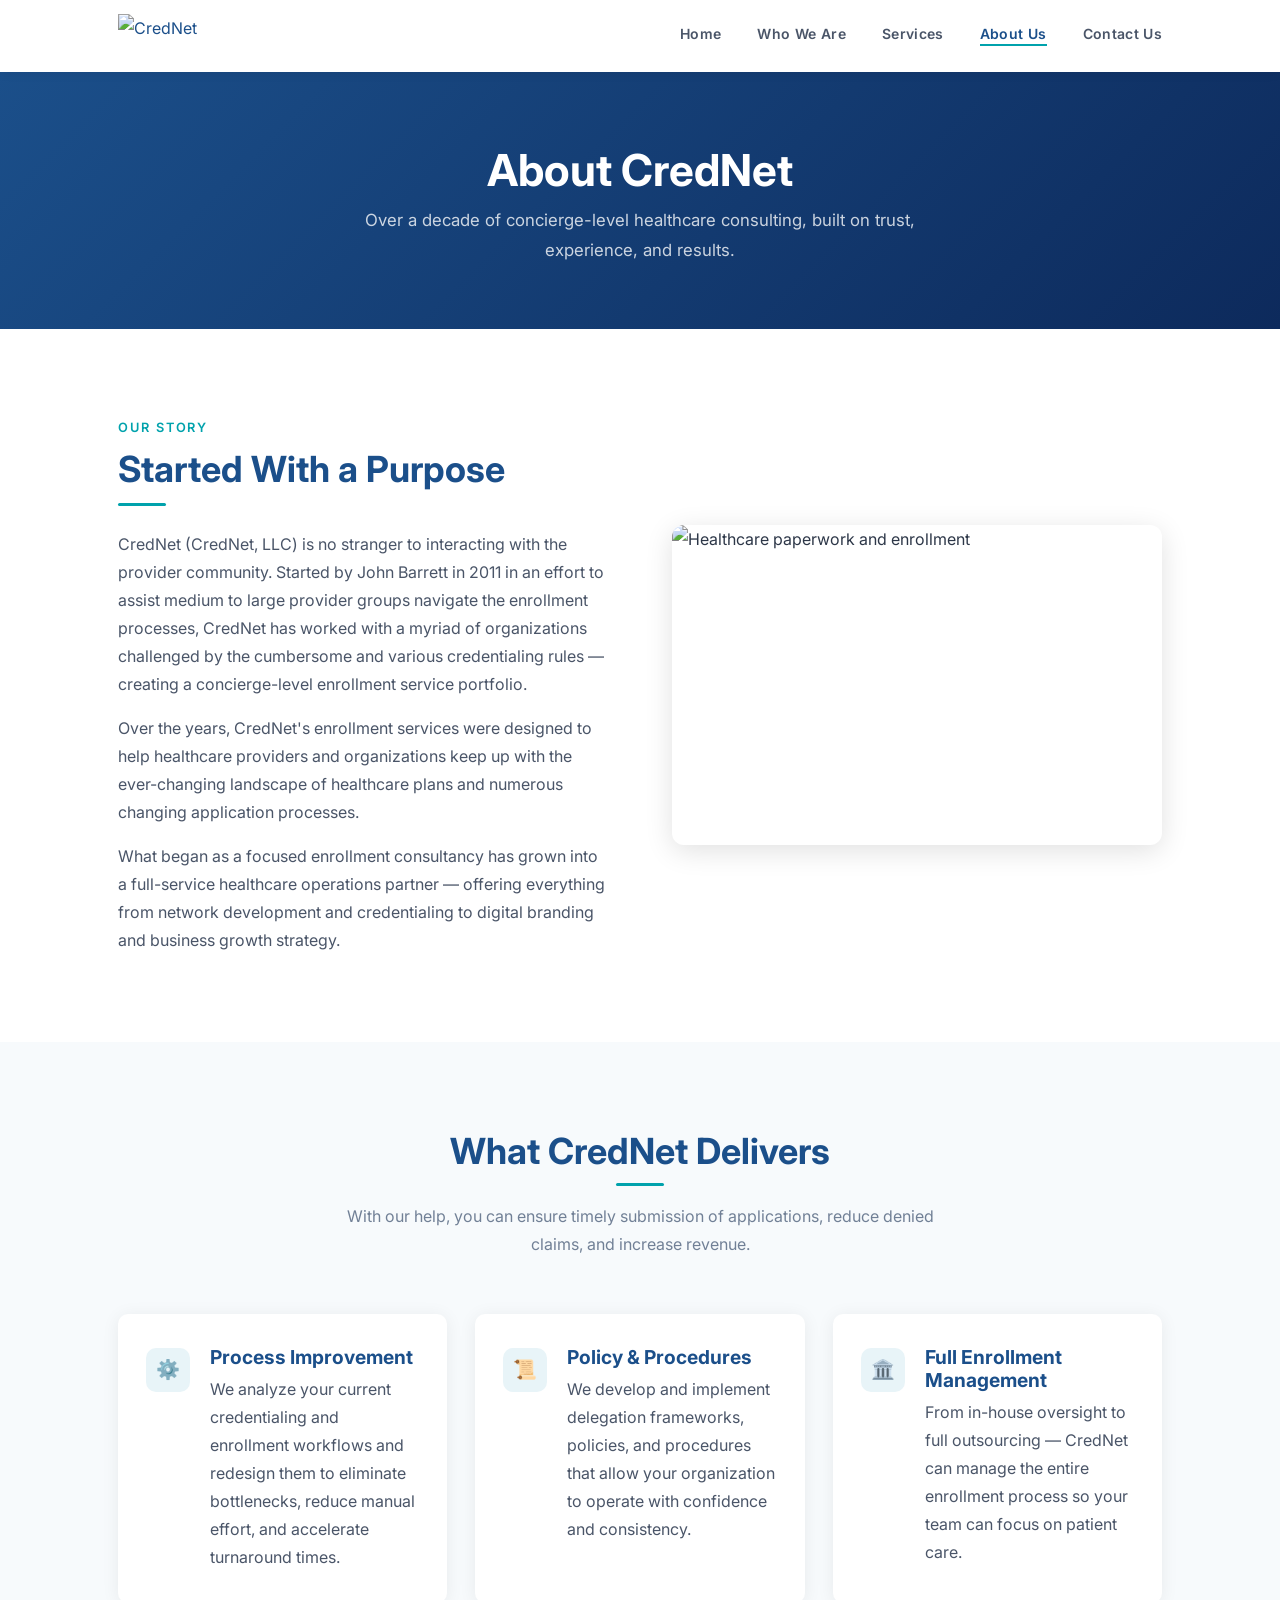
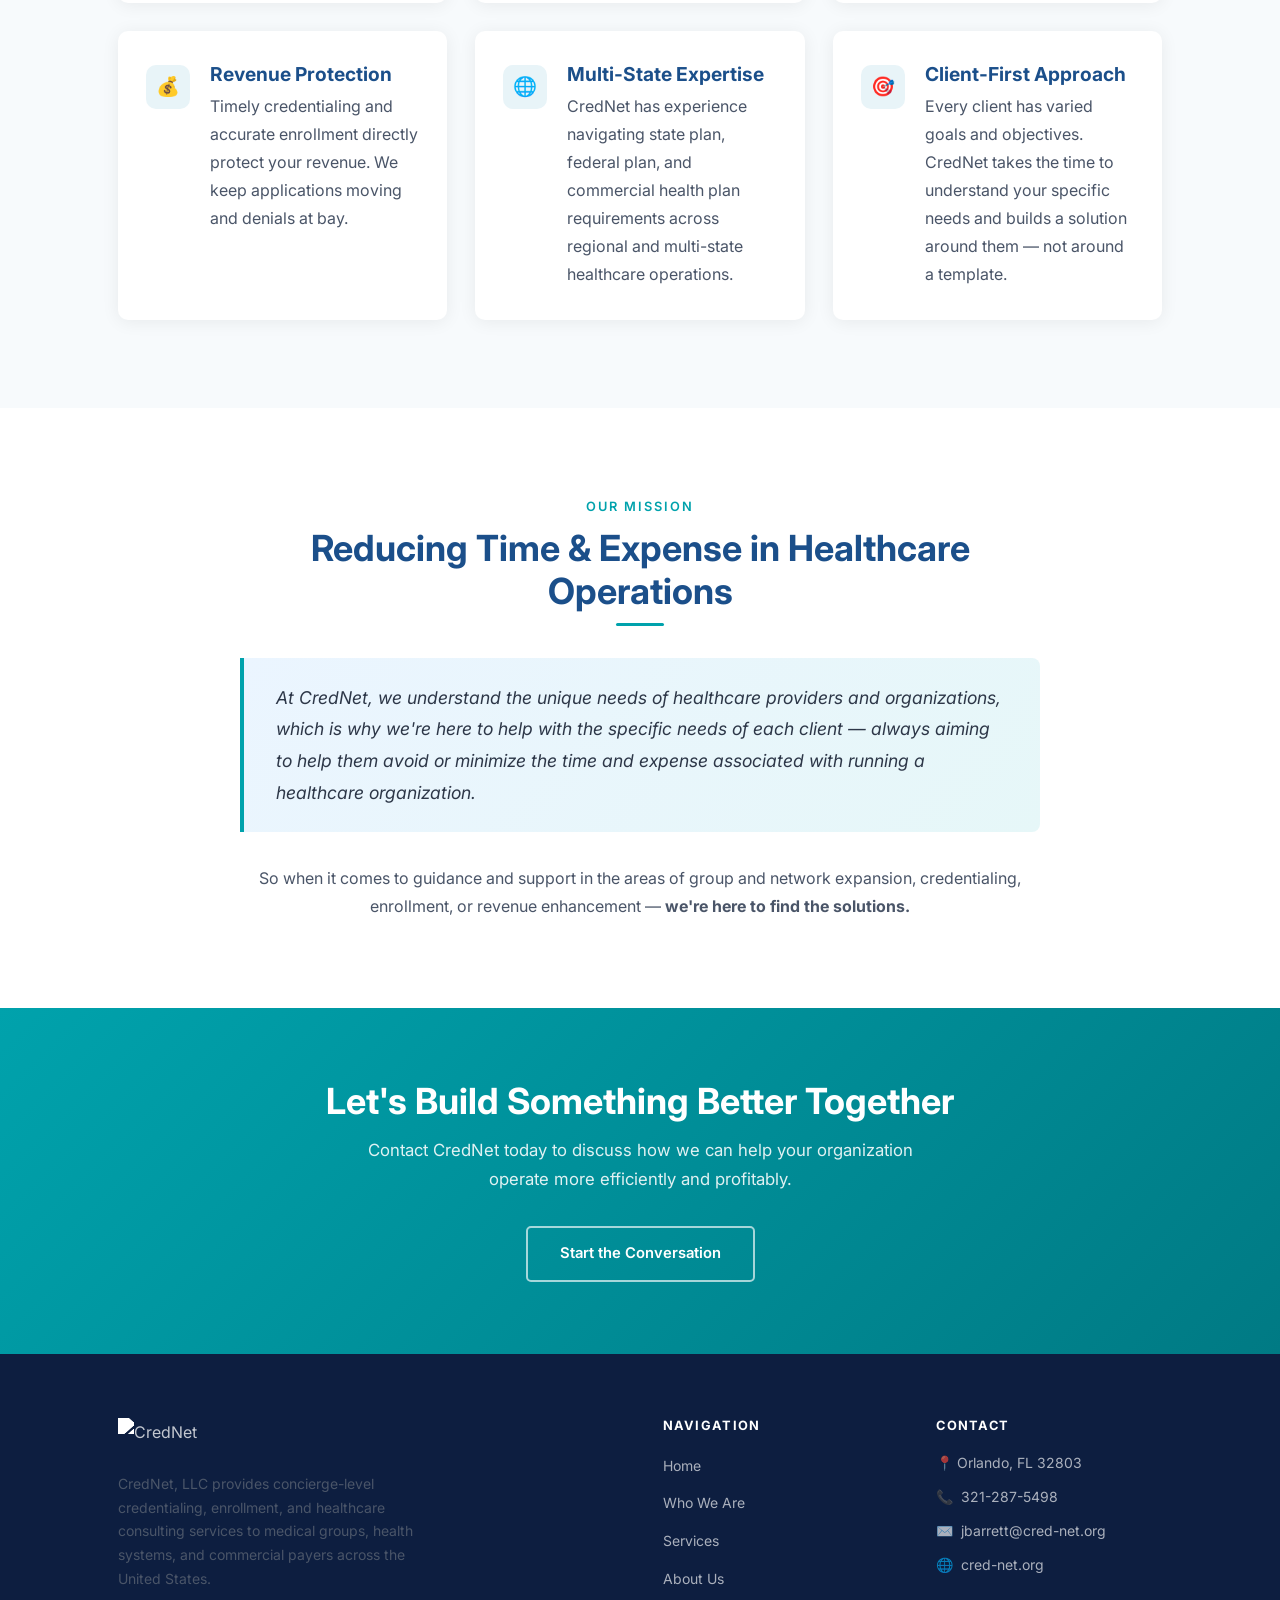
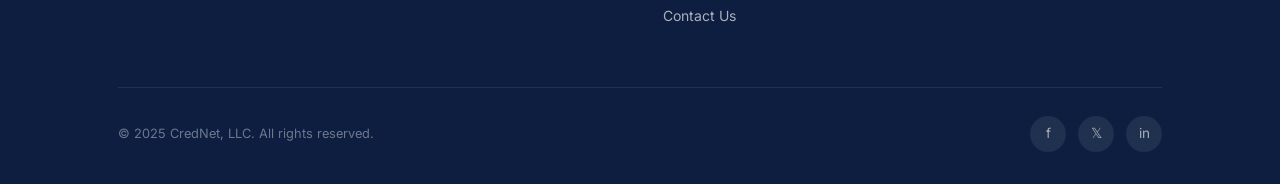
==== about.html @ 4d05da2d "Add files via upload" ====
<!DOCTYPE html>
<html lang="en">
<head>
  <meta charset="UTF-8" />
  <meta name="viewport" content="width=device-width, initial-scale=1.0" />
  <title>About Us — CredNet</title>
  <meta name="description" content="Founded in 2011 by John Barrett, CredNet, LLC delivers concierge-level credentialing and enrollment consulting for healthcare organizations across the United States." />
  <link rel="preconnect" href="https://fonts.googleapis.com" />
  <link rel="preconnect" href="https://fonts.gstatic.com" crossorigin />
  <link href="https://fonts.googleapis.com/css2?family=Inter:wght@400;500;600;700&display=swap" rel="stylesheet" />
  <link rel="stylesheet" href="css/style.css" />
</head>
<body>

  <!-- ── Navigation ──────────────────────────────── -->
  <nav class="nav">
    <div class="nav-inner">
      <a href="index.html" class="nav-logo">
        <img src="assets/logos/CredNet_noTM.png" alt="CredNet" />
      </a>
      <ul class="nav-links">
        <li><a href="index.html">Home</a></li>
        <li><a href="who-we-are.html">Who We Are</a></li>
        <li><a href="services.html">Services</a></li>
        <li><a href="about.html" class="active">About Us</a></li>
        <li><a href="contact.html">Contact Us</a></li>
      </ul>
      <button class="nav-toggle" aria-label="Toggle navigation">
        <span></span><span></span><span></span>
      </button>
    </div>
  </nav>

  <!-- ── Page Hero ────────────────────────────────── -->
  <div class="page-hero">
    <div class="container">
      <h1>About CredNet</h1>
      <p>Over a decade of concierge-level healthcare consulting, built on trust, experience, and results.</p>
    </div>
  </div>

  <!-- ── Our Story ─────────────────────────────────── -->
  <section>
    <div class="container">
      <div style="display:grid;grid-template-columns:1fr 1fr;gap:4rem;align-items:center;">
        <div>
          <p style="font-size:0.8rem;text-transform:uppercase;letter-spacing:0.15em;color:#00A2AC;font-weight:600;margin-bottom:0.5rem;">Our Story</p>
          <h2>Started With a Purpose</h2>
          <div class="accent-line" style="margin:0.75rem 0 1.5rem;"></div>
          <p>CredNet (CredNet, LLC) is no stranger to interacting with the provider community. Started by John Barrett in 2011 in an effort to assist medium to large provider groups navigate the enrollment processes, CredNet has worked with a myriad of organizations challenged by the cumbersome and various credentialing rules — creating a concierge-level enrollment service portfolio.</p>
          <p>Over the years, CredNet's enrollment services were designed to help healthcare providers and organizations keep up with the ever-changing landscape of healthcare plans and numerous changing application processes.</p>
          <p>What began as a focused enrollment consultancy has grown into a full-service healthcare operations partner — offering everything from network development and credentialing to digital branding and business growth strategy.</p>
        </div>
        <div>
          <img src="assets/images/Paperwork.jpeg" alt="Healthcare paperwork and enrollment" style="border-radius:12px;box-shadow:0 6px 28px rgba(0,0,0,0.12);width:100%;height:320px;object-fit:cover;" />
        </div>
      </div>
    </div>
  </section>

  <!-- ── What We Offer ─────────────────────────────── -->
  <section class="section-alt">
    <div class="container">
      <div class="section-header">
        <h2>What CredNet Delivers</h2>
        <div class="accent-line"></div>
        <p>With our help, you can ensure timely submission of applications, reduce denied claims, and increase revenue.</p>
      </div>
      <div class="grid-3">
        <div class="card">
          <div class="feature-item" style="margin-bottom:0;">
            <div class="feature-icon">⚙️</div>
            <div>
              <h3 style="margin-bottom:0.4rem;">Process Improvement</h3>
              <p>We analyze your current credentialing and enrollment workflows and redesign them to eliminate bottlenecks, reduce manual effort, and accelerate turnaround times.</p>
            </div>
          </div>
        </div>
        <div class="card">
          <div class="feature-item" style="margin-bottom:0;">
            <div class="feature-icon">📜</div>
            <div>
              <h3 style="margin-bottom:0.4rem;">Policy &amp; Procedures</h3>
              <p>We develop and implement delegation frameworks, policies, and procedures that allow your organization to operate with confidence and consistency.</p>
            </div>
          </div>
        </div>
        <div class="card">
          <div class="feature-item" style="margin-bottom:0;">
            <div class="feature-icon">🏛️</div>
            <div>
              <h3 style="margin-bottom:0.4rem;">Full Enrollment Management</h3>
              <p>From in-house oversight to full outsourcing — CredNet can manage the entire enrollment process so your team can focus on patient care.</p>
            </div>
          </div>
        </div>
        <div class="card">
          <div class="feature-item" style="margin-bottom:0;">
            <div class="feature-icon">💰</div>
            <div>
              <h3 style="margin-bottom:0.4rem;">Revenue Protection</h3>
              <p>Timely credentialing and accurate enrollment directly protect your revenue. We keep applications moving and denials at bay.</p>
            </div>
          </div>
        </div>
        <div class="card">
          <div class="feature-item" style="margin-bottom:0;">
            <div class="feature-icon">🌐</div>
            <div>
              <h3 style="margin-bottom:0.4rem;">Multi-State Expertise</h3>
              <p>CredNet has experience navigating state plan, federal plan, and commercial health plan requirements across regional and multi-state healthcare operations.</p>
            </div>
          </div>
        </div>
        <div class="card">
          <div class="feature-item" style="margin-bottom:0;">
            <div class="feature-icon">🎯</div>
            <div>
              <h3 style="margin-bottom:0.4rem;">Client-First Approach</h3>
              <p>Every client has varied goals and objectives. CredNet takes the time to understand your specific needs and builds a solution around them — not around a template.</p>
            </div>
          </div>
        </div>
      </div>
    </div>
  </section>

  <!-- ── Mission Statement ─────────────────────────── -->
  <section>
    <div class="container">
      <div style="max-width:800px;margin:0 auto;">
        <p style="font-size:0.8rem;text-transform:uppercase;letter-spacing:0.15em;color:#00A2AC;font-weight:600;margin-bottom:0.5rem;text-align:center;">Our Mission</p>
        <h2 style="text-align:center;">Reducing Time &amp; Expense in Healthcare Operations</h2>
        <div class="accent-line"></div>
        <div class="highlight" style="margin-top:2rem;">
          <p style="font-size:1.1rem;line-height:1.8;">At CredNet, we understand the unique needs of healthcare providers and organizations, which is why we're here to help with the specific needs of each client — always aiming to help them avoid or minimize the time and expense associated with running a healthcare organization.</p>
        </div>
        <p style="margin-top:1.5rem;text-align:center;">So when it comes to guidance and support in the areas of group and network expansion, credentialing, enrollment, or revenue enhancement — <strong>we're here to find the solutions.</strong></p>
      </div>
    </div>
  </section>

  <!-- ── CTA Band ──────────────────────────────────── -->
  <section class="cta-band">
    <div class="container">
      <h2>Let's Build Something Better Together</h2>
      <p>Contact CredNet today to discuss how we can help your organization operate more efficiently and profitably.</p>
      <a href="contact.html" class="btn btn-outline-white">Start the Conversation</a>
    </div>
  </section>

  <!-- ── Footer ───────────────────────────────────── -->
  <footer class="footer">
    <div class="container">
      <div class="footer-grid">
        <div class="footer-brand">
          <img src="assets/logos/CredNet_noTM.png" alt="CredNet" />
          <p>CredNet, LLC provides concierge-level credentialing, enrollment, and healthcare consulting services to medical groups, health systems, and commercial payers across the United States.</p>
        </div>
        <div>
          <h4>Navigation</h4>
          <ul>
            <li><a href="index.html">Home</a></li>
            <li><a href="who-we-are.html">Who We Are</a></li>
            <li><a href="services.html">Services</a></li>
            <li><a href="about.html">About Us</a></li>
            <li><a href="contact.html">Contact Us</a></li>
          </ul>
        </div>
        <div>
          <h4>Contact</h4>
          <ul class="footer-contact-list">
            <li>📍 Orlando, FL 32803</li>
            <li>📞 <a href="tel:3212875498" style="color:rgba(255,255,255,0.65);">321-287-5498</a></li>
            <li>✉️ <a href="mailto:jbarrett@cred-net.org" style="color:rgba(255,255,255,0.65);">jbarrett@cred-net.org</a></li>
            <li>🌐 <a href="https://www.cred-net.org" style="color:rgba(255,255,255,0.65);">cred-net.org</a></li>
          </ul>
        </div>
      </div>
      <div class="footer-bottom">
        <p>&copy; 2025 CredNet, LLC. All rights reserved.</p>
        <div class="social-links">
          <a href="https://www.facebook.com" aria-label="Facebook">f</a>
          <a href="https://www.twitter.com" aria-label="X / Twitter">𝕏</a>
          <a href="https://www.instagram.com" aria-label="Instagram">in</a>
        </div>
      </div>
    </div>
  </footer>

  <script src="js/main.js"></script>
</body>
</html>
---- css/style.css ----
/* =====================================================
   CredNet — GitHub Pages Stylesheet
   Colors: Navy #1B4F8A | Teal #00A2AC | White/Gray
   ===================================================== */

/* ── Reset & Base ─────────────────────────────────── */
*, *::before, *::after { box-sizing: border-box; margin: 0; padding: 0; }

html { scroll-behavior: smooth; font-size: 16px; }

body {
  font-family: 'Inter', -apple-system, BlinkMacSystemFont, 'Segoe UI', sans-serif;
  color: #2D3748;
  background: #fff;
  line-height: 1.75;
}

img { max-width: 100%; height: auto; display: block; }

a { color: #1B4F8A; text-decoration: none; transition: color 0.2s; }
a:hover { color: #00A2AC; }

ul { padding-left: 1.25rem; }
li { margin-bottom: 0.4rem; color: #4A5568; }

/* ── Typography ───────────────────────────────────── */
h1, h2, h3, h4 {
  font-weight: 700;
  line-height: 1.2;
  color: #1B4F8A;
}
h1 { font-size: clamp(2rem, 4.5vw, 3.25rem); }
h2 { font-size: clamp(1.5rem, 3vw, 2.25rem); }
h3 { font-size: 1.2rem; }

p { margin-bottom: 1rem; color: #4A5568; }
p:last-child { margin-bottom: 0; }

/* ── Layout ───────────────────────────────────────── */
.container {
  max-width: 1100px;
  margin: 0 auto;
  padding: 0 1.75rem;
}

section { padding: 5.5rem 0; }
.section-alt { background: #F7FAFC; }

/* ── Section Header ───────────────────────────────── */
.section-header { text-align: center; margin-bottom: 3.5rem; }
.section-header h2 { margin-bottom: 0.5rem; }
.section-header p { max-width: 620px; margin: 0 auto; color: #718096; }

.accent-line {
  width: 48px;
  height: 3px;
  background: #00A2AC;
  border-radius: 2px;
  margin: 0.6rem auto 1rem;
}

/* ── Navigation ───────────────────────────────────── */
.nav {
  position: sticky;
  top: 0;
  z-index: 200;
  background: #fff;
  box-shadow: 0 1px 10px rgba(0, 0, 0, 0.08);
}

.nav-inner {
  display: flex;
  align-items: center;
  justify-content: space-between;
  max-width: 1100px;
  margin: 0 auto;
  padding: 0.875rem 1.75rem;
}

.nav-logo img { height: 44px; width: auto; }

.nav-links {
  display: flex;
  list-style: none;
  gap: 2.25rem;
  padding: 0;
}

.nav-links a {
  font-size: 0.875rem;
  font-weight: 600;
  color: #4A5568;
  letter-spacing: 0.025em;
  padding-bottom: 2px;
  border-bottom: 2px solid transparent;
  transition: color 0.2s, border-color 0.2s;
}
.nav-links a:hover,
.nav-links a.active {
  color: #1B4F8A;
  border-bottom-color: #00A2AC;
}

.nav-toggle {
  display: none;
  background: none;
  border: none;
  cursor: pointer;
  padding: 4px;
  flex-direction: column;
  gap: 5px;
}
.nav-toggle span {
  display: block;
  width: 24px;
  height: 2px;
  background: #2D3748;
  border-radius: 2px;
  transition: all 0.25s;
}

/* ── Buttons ──────────────────────────────────────── */
.btn {
  display: inline-block;
  padding: 0.8rem 2rem;
  border-radius: 5px;
  font-weight: 600;
  font-size: 0.925rem;
  cursor: pointer;
  border: 2px solid transparent;
  transition: all 0.2s;
  text-align: center;
}

.btn-primary {
  background: #00A2AC;
  color: #fff;
  border-color: #00A2AC;
}
.btn-primary:hover { background: #008d97; border-color: #008d97; color: #fff; }

.btn-outline-white {
  background: transparent;
  color: #fff;
  border-color: rgba(255,255,255,0.65);
}
.btn-outline-white:hover {
  background: rgba(255,255,255,0.15);
  color: #fff;
  border-color: rgba(255,255,255,0.9);
}

.btn-outline-navy {
  background: transparent;
  color: #1B4F8A;
  border-color: #1B4F8A;
}
.btn-outline-navy:hover { background: #1B4F8A; color: #fff; }

/* ── Hero ─────────────────────────────────────────── */
.hero {
  background: linear-gradient(140deg, #1B4F8A 0%, #0D2A5C 55%, #00727A 100%);
  color: #fff;
  padding: 7rem 0 6rem;
  text-align: center;
  position: relative;
  overflow: hidden;
}

.hero::before {
  content: '';
  position: absolute;
  inset: 0;
  background: url('../assets/images/Doctors_1898951_XS.jpg') center/cover no-repeat;
  opacity: 0.08;
}

.hero-content { position: relative; max-width: 780px; margin: 0 auto; }

.hero-tagline {
  font-size: 0.8rem;
  letter-spacing: 0.25em;
  text-transform: uppercase;
  color: rgba(255,255,255,0.65);
  margin-bottom: 1.25rem;
}

.hero h1 {
  color: #fff;
  margin-bottom: 1.5rem;
  text-shadow: 0 2px 20px rgba(0,0,0,0.25);
}

.hero p {
  color: rgba(255,255,255,0.88);
  font-size: 1.1rem;
  max-width: 680px;
  margin: 0 auto 2.25rem;
  line-height: 1.8;
}

.hero-btns { display: flex; gap: 1rem; justify-content: center; flex-wrap: wrap; }

/* ── Page Hero (inner pages) ──────────────────────── */
.page-hero {
  background: linear-gradient(135deg, #1B4F8A 0%, #0D2A5C 100%);
  padding: 4.5rem 0 4rem;
  text-align: center;
}
.page-hero h1 { color: #fff; margin-bottom: 0.6rem; font-size: clamp(1.75rem, 3.5vw, 2.75rem); }
.page-hero p { color: rgba(255,255,255,0.78); max-width: 580px; margin: 0 auto; font-size: 1.05rem; }

/* ── Cards ────────────────────────────────────────── */
.card {
  background: #fff;
  border-radius: 10px;
  padding: 2rem 1.75rem;
  box-shadow: 0 2px 18px rgba(0,0,0,0.065);
  transition: box-shadow 0.25s, transform 0.25s;
}
.card:hover {
  box-shadow: 0 8px 30px rgba(0,0,0,0.11);
  transform: translateY(-3px);
}

/* ── Grids ────────────────────────────────────────── */
.grid-3 { display: grid; grid-template-columns: repeat(3, 1fr); gap: 1.75rem; }
.grid-2 { display: grid; grid-template-columns: repeat(2, 1fr); gap: 2rem; }

/* ── Service Icon ─────────────────────────────────── */
.service-icon {
  width: 54px;
  height: 54px;
  background: #E8F4F8;
  border-radius: 12px;
  display: flex;
  align-items: center;
  justify-content: center;
  margin-bottom: 1.25rem;
  font-size: 1.5rem;
  flex-shrink: 0;
}

/* ── Services Page Detail ─────────────────────────── */
.service-block {
  padding: 3rem 0;
  border-bottom: 1px solid #E2E8F0;
}
.service-block:last-child { border-bottom: none; }

.service-block-inner {
  display: grid;
  grid-template-columns: 68px 1fr;
  gap: 2.25rem;
  align-items: start;
}

.service-block h3 {
  font-size: 1.35rem;
  color: #1B4F8A;
  margin-bottom: 0.75rem;
}

.service-block p { margin-bottom: 0.75rem; }

.service-block ul {
  margin-top: 0.75rem;
  padding-left: 1.25rem;
}

/* ── Profile / Who We Are ─────────────────────────── */
.profile-grid {
  display: grid;
  grid-template-columns: 300px 1fr;
  gap: 4rem;
  align-items: start;
}

.profile-photo {
  border-radius: 12px;
  overflow: hidden;
  box-shadow: 0 6px 28px rgba(0,0,0,0.12);
}
.profile-photo img {
  width: 100%;
  height: 380px;
  object-fit: cover;
  object-position: center top;
}

.profile-name { font-size: 2rem; margin-bottom: 0.25rem; }
.profile-title {
  color: #00A2AC;
  font-weight: 600;
  font-size: 1rem;
  letter-spacing: 0.04em;
  text-transform: uppercase;
  margin-bottom: 1.75rem;
}

.stat-row {
  display: flex;
  gap: 2rem;
  margin-top: 2.5rem;
  padding-top: 2rem;
  border-top: 1px solid #E2E8F0;
  flex-wrap: wrap;
}
.stat { text-align: center; }
.stat-num {
  font-size: 2rem;
  font-weight: 700;
  color: #00A2AC;
  line-height: 1;
  display: block;
}
.stat-label {
  font-size: 0.75rem;
  color: #718096;
  text-transform: uppercase;
  letter-spacing: 0.06em;
  margin-top: 0.25rem;
  display: block;
}

/* ── Highlight Box ────────────────────────────────── */
.highlight {
  background: linear-gradient(135deg, #EBF5FF, #E6F7F8);
  border-left: 4px solid #00A2AC;
  border-radius: 0 8px 8px 0;
  padding: 1.5rem 2rem;
  margin: 2rem 0;
}
.highlight p { color: #2D3748; margin: 0; font-style: italic; }

/* ── About Features ───────────────────────────────── */
.feature-item {
  display: flex;
  gap: 1.25rem;
  margin-bottom: 2rem;
  align-items: flex-start;
}
.feature-icon {
  width: 44px;
  height: 44px;
  background: #E8F4F8;
  border-radius: 10px;
  display: flex;
  align-items: center;
  justify-content: center;
  font-size: 1.2rem;
  flex-shrink: 0;
  margin-top: 2px;
}

/* ── Contact ──────────────────────────────────────── */
.contact-grid {
  display: grid;
  grid-template-columns: 1fr 1.6fr;
  gap: 4rem;
  align-items: start;
}

.contact-info-item {
  display: flex;
  align-items: flex-start;
  gap: 1rem;
  margin-bottom: 1.75rem;
}
.contact-icon {
  width: 44px;
  height: 44px;
  background: #E8F4F8;
  border-radius: 10px;
  display: flex;
  align-items: center;
  justify-content: center;
  font-size: 1.15rem;
  flex-shrink: 0;
}
.contact-info-item h4 {
  font-size: 0.8rem;
  text-transform: uppercase;
  letter-spacing: 0.08em;
  color: #718096;
  margin-bottom: 0.2rem;
}
.contact-info-item p { margin: 0; font-weight: 500; color: #2D3748; }
.contact-info-item a { color: #1B4F8A; font-weight: 500; }

/* ── Form ─────────────────────────────────────────── */
.form-group { margin-bottom: 1.25rem; }
.form-group label {
  display: block;
  font-weight: 600;
  font-size: 0.85rem;
  color: #2D3748;
  margin-bottom: 0.4rem;
}
.form-group input,
.form-group textarea,
.form-group select {
  width: 100%;
  padding: 0.75rem 1rem;
  border: 1.5px solid #CBD5E0;
  border-radius: 6px;
  font-size: 0.975rem;
  font-family: inherit;
  color: #2D3748;
  background: #fff;
  transition: border-color 0.2s, box-shadow 0.2s;
}
.form-group input:focus,
.form-group textarea:focus {
  outline: none;
  border-color: #00A2AC;
  box-shadow: 0 0 0 3px rgba(0,162,172,0.12);
}
.form-group textarea { min-height: 145px; resize: vertical; }
.form-row { display: grid; grid-template-columns: 1fr 1fr; gap: 1rem; }

/* ── CTA Band ─────────────────────────────────────── */
.cta-band {
  background: linear-gradient(135deg, #00A2AC 0%, #007A84 100%);
  color: #fff;
  padding: 4.5rem 0;
  text-align: center;
}
.cta-band h2 { color: #fff; margin-bottom: 0.75rem; }
.cta-band p { color: rgba(255,255,255,0.88); max-width: 560px; margin: 0 auto 2rem; font-size: 1.05rem; }

/* ── Footer ───────────────────────────────────────── */
.footer {
  background: #0D1E40;
  color: rgba(255,255,255,0.75);
  padding: 4rem 0 2rem;
}

.footer-grid {
  display: grid;
  grid-template-columns: 2.2fr 1fr 1fr;
  gap: 3rem;
  margin-bottom: 3rem;
}

.footer-brand img { height: 38px; width: auto; margin-bottom: 1rem; filter: brightness(0) invert(1); }
.footer-brand p { font-size: 0.875rem; line-height: 1.7; max-width: 300px; }

.footer h4 {
  color: #fff;
  font-size: 0.8rem;
  text-transform: uppercase;
  letter-spacing: 0.1em;
  margin-bottom: 1.1rem;
}

.footer ul { list-style: none; padding: 0; }
.footer ul li { margin-bottom: 0.6rem; }
.footer ul li a {
  color: rgba(255,255,255,0.65);
  font-size: 0.875rem;
  transition: color 0.2s;
}
.footer ul li a:hover { color: #00A2AC; }

.footer-contact-list { list-style: none; padding: 0; }
.footer-contact-list li {
  font-size: 0.875rem;
  color: rgba(255,255,255,0.65);
  margin-bottom: 0.6rem;
  display: flex;
  align-items: center;
  gap: 0.5rem;
}

.footer-bottom {
  border-top: 1px solid rgba(255,255,255,0.08);
  padding-top: 1.75rem;
  display: flex;
  justify-content: space-between;
  align-items: center;
  flex-wrap: wrap;
  gap: 1rem;
}
.footer-bottom p { font-size: 0.8rem; color: rgba(255,255,255,0.4); margin: 0; }

.social-links { display: flex; gap: 0.75rem; }
.social-links a {
  width: 36px;
  height: 36px;
  border-radius: 50%;
  background: rgba(255,255,255,0.08);
  display: flex;
  align-items: center;
  justify-content: center;
  font-size: 0.85rem;
  color: rgba(255,255,255,0.6);
  transition: background 0.2s, color 0.2s;
}
.social-links a:hover { background: #00A2AC; color: #fff; }

/* ── Responsive ───────────────────────────────────── */
@media (max-width: 960px) {
  .grid-3 { grid-template-columns: 1fr 1fr; }
  .profile-grid { grid-template-columns: 1fr; }
  .profile-photo img { height: 300px; }
  .contact-grid { grid-template-columns: 1fr; gap: 2.5rem; }
  .footer-grid { grid-template-columns: 1fr 1fr; }
  .footer-brand { grid-column: 1 / -1; }
}

@media (max-width: 640px) {
  section { padding: 3.5rem 0; }
  .grid-3,
  .grid-2 { grid-template-columns: 1fr; }
  .form-row { grid-template-columns: 1fr; }
  .footer-grid { grid-template-columns: 1fr; gap: 2rem; }
  .footer-bottom { flex-direction: column; text-align: center; }
  .stat-row { justify-content: center; }
  .service-block-inner { grid-template-columns: 1fr; gap: 0.75rem; }
  .service-block-inner .service-icon { display: none; }

  .nav-toggle { display: flex; }
  .nav-links {
    display: none;
    position: absolute;
    top: 100%;
    left: 0;
    right: 0;
    flex-direction: column;
    background: #fff;
    padding: 1rem 1.75rem 1.5rem;
    box-shadow: 0 6px 20px rgba(0,0,0,0.1);
    gap: 0.25rem;
  }
  .nav-links.open { display: flex; }
  .nav-links a { padding: 0.6rem 0; border-bottom: none; font-size: 1rem; }
}
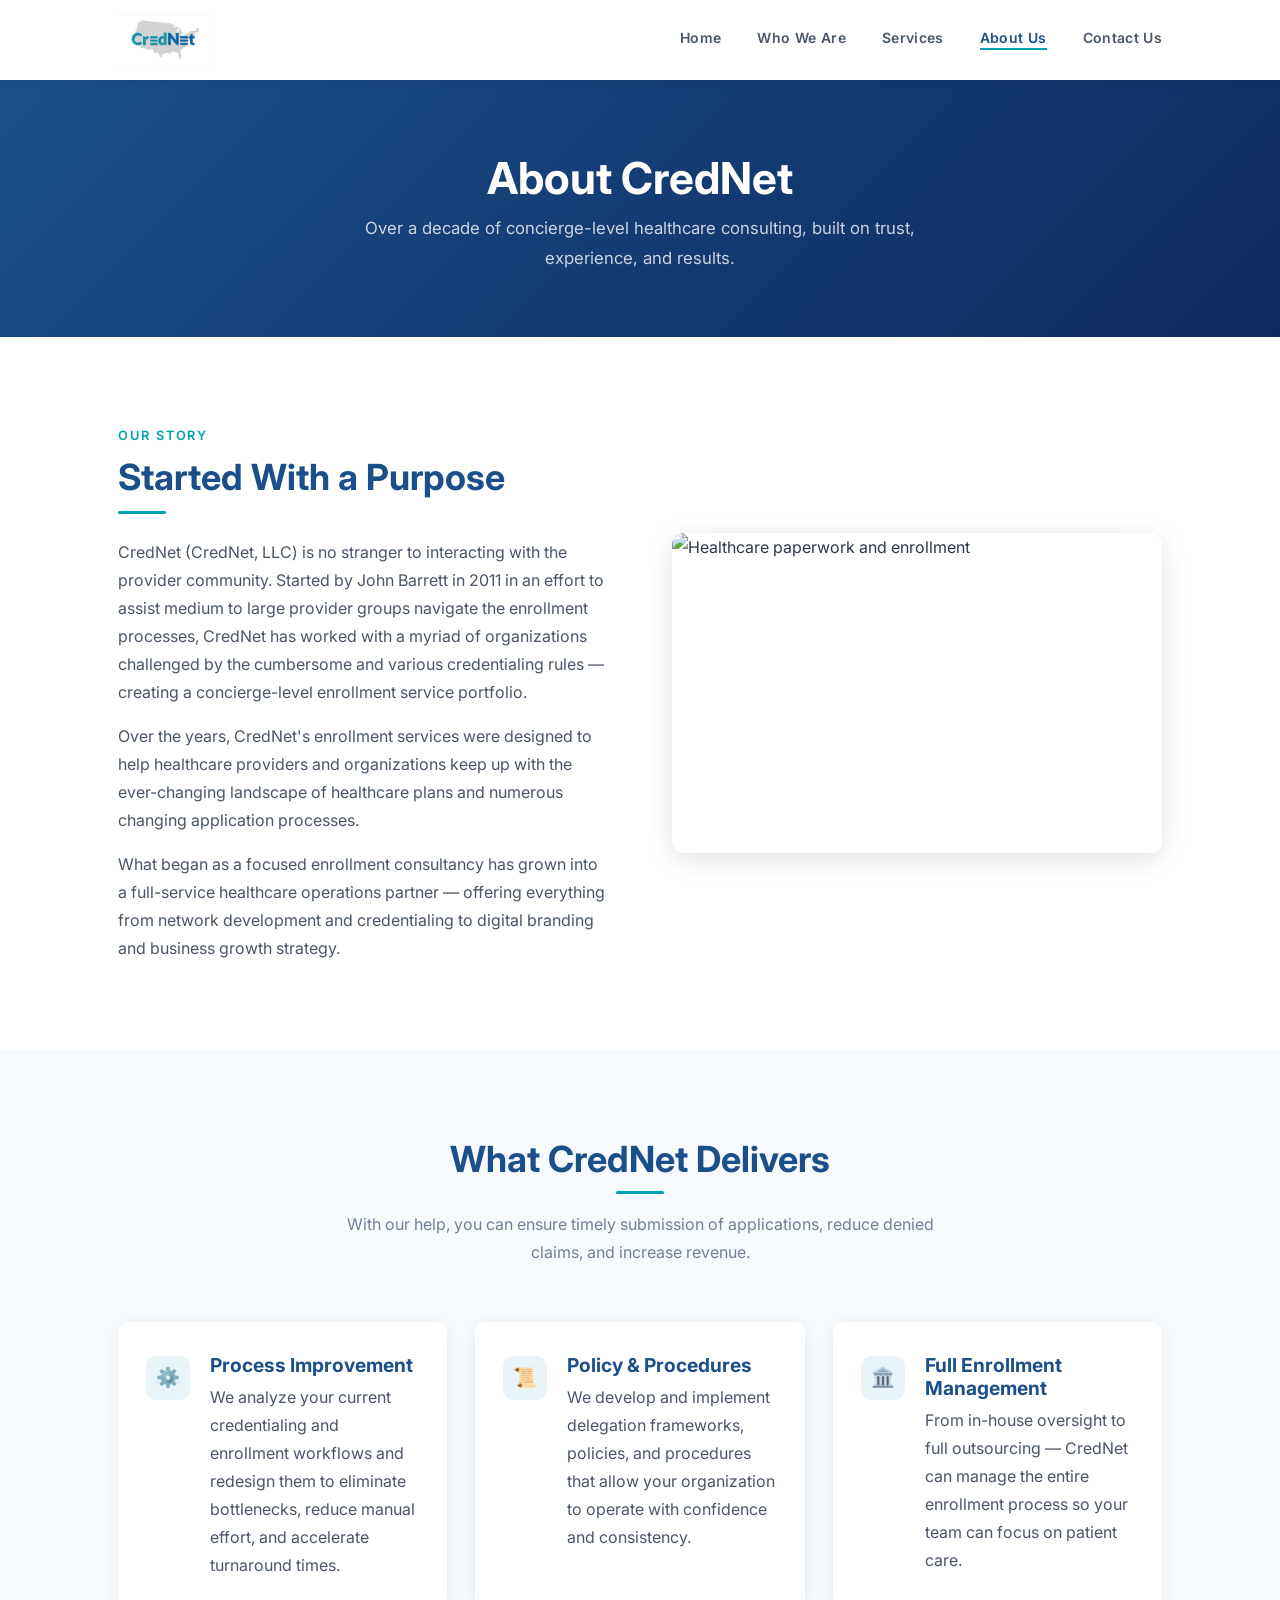
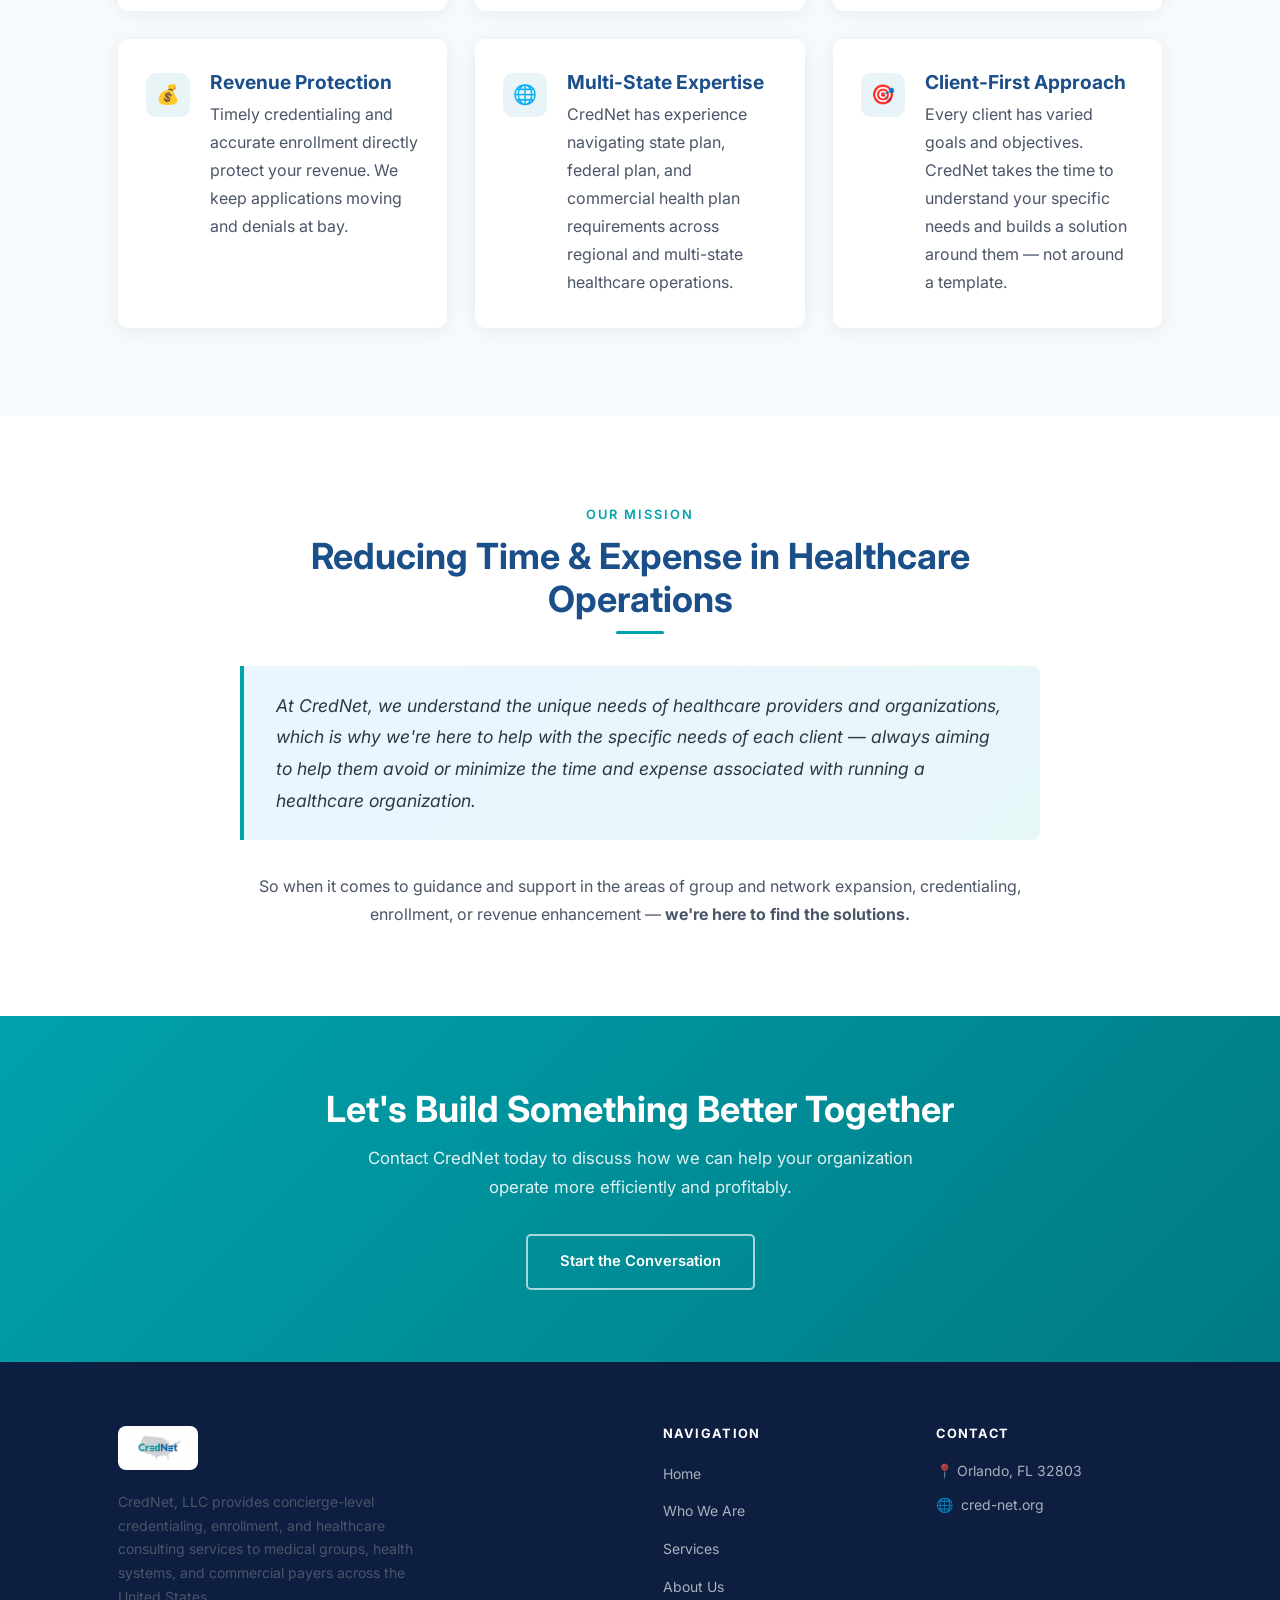
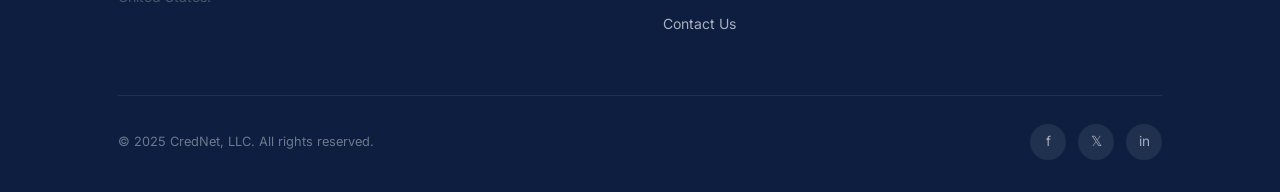
==== commit a2a817bc: "Add files via upload" ====
--- a/about.html
+++ b/about.html
@@ -171,8 +171,6 @@
           <h4>Contact</h4>
           <ul class="footer-contact-list">
             <li>📍 Orlando, FL 32803</li>
-            <li>📞 <a href="tel:3212875498" style="color:rgba(255,255,255,0.65);">321-287-5498</a></li>
-            <li>✉️ <a href="mailto:jbarrett@cred-net.org" style="color:rgba(255,255,255,0.65);">jbarrett@cred-net.org</a></li>
             <li>🌐 <a href="https://www.cred-net.org" style="color:rgba(255,255,255,0.65);">cred-net.org</a></li>
           </ul>
         </div>
--- a/css/style.css
+++ b/css/style.css
@@ -77,7 +77,7 @@
   padding: 0.875rem 1.75rem;
 }
 
-.nav-logo img { height: 44px; width: auto; }
+.nav-logo img { height: 52px; width: auto; }
 
 .nav-links {
   display: flex;
@@ -159,7 +159,7 @@
 
 /* ── Hero ─────────────────────────────────────────── */
 .hero {
-  background: linear-gradient(140deg, #1B4F8A 0%, #0D2A5C 55%, #00727A 100%);
+  background: url('../assets/images/doctor-10.jpg') center/cover no-repeat;
   color: #fff;
   padding: 7rem 0 6rem;
   text-align: center;
@@ -171,8 +171,19 @@
   content: '';
   position: absolute;
   inset: 0;
-  background: url('../assets/images/Doctors_1898951_XS.jpg') center/cover no-repeat;
-  opacity: 0.08;
+  background: linear-gradient(135deg, rgba(13,42,92,0.65) 0%, rgba(27,79,138,0.58) 50%, rgba(0,80,88,0.55) 100%);
+}
+
+.hero::after {
+  content: '';
+  position: absolute;
+  right: -100px;
+  top: -100px;
+  width: 480px;
+  height: 480px;
+  border-radius: 50%;
+  border: 2px solid rgba(0,162,172,0.35);
+  background: radial-gradient(circle, rgba(0,162,172,0.12) 0%, transparent 70%);
 }
 
 .hero-content { position: relative; max-width: 780px; margin: 0 auto; }
@@ -226,6 +237,35 @@
 /* ── Grids ────────────────────────────────────────── */
 .grid-3 { display: grid; grid-template-columns: repeat(3, 1fr); gap: 1.75rem; }
 .grid-2 { display: grid; grid-template-columns: repeat(2, 1fr); gap: 2rem; }
+
+/* ── Card Accent ──────────────────────────────────── */
+.card-accent {
+  border-top: 3px solid #00A2AC;
+}
+
+.card-link {
+  display: inline-block;
+  margin-top: 1rem;
+  font-weight: 600;
+  font-size: 0.875rem;
+  color: #00A2AC;
+}
+.card-link:hover { color: #008d97; }
+
+/* ── About Photo ──────────────────────────────────── */
+.about-photo-wrap {
+  border-radius: 16px;
+  overflow: hidden;
+  box-shadow: 0 8px 40px rgba(0,0,0,0.14);
+  border: 6px solid #1B4F8A;
+}
+.about-photo-wrap img {
+  width: 100%;
+  height: 480px;
+  object-fit: cover;
+  object-position: center;
+  display: block;
+}
 
 /* ── Service Icon ─────────────────────────────────── */
 .service-icon {
@@ -443,7 +483,7 @@
   margin-bottom: 3rem;
 }
 
-.footer-brand img { height: 38px; width: auto; margin-bottom: 1rem; filter: brightness(0) invert(1); }
+.footer-brand img { height: 44px; width: auto; margin-bottom: 1.25rem; background: #fff; padding: 6px 12px; border-radius: 8px; display: block; }
 .footer-brand p { font-size: 0.875rem; line-height: 1.7; max-width: 300px; }
 
 .footer h4 {
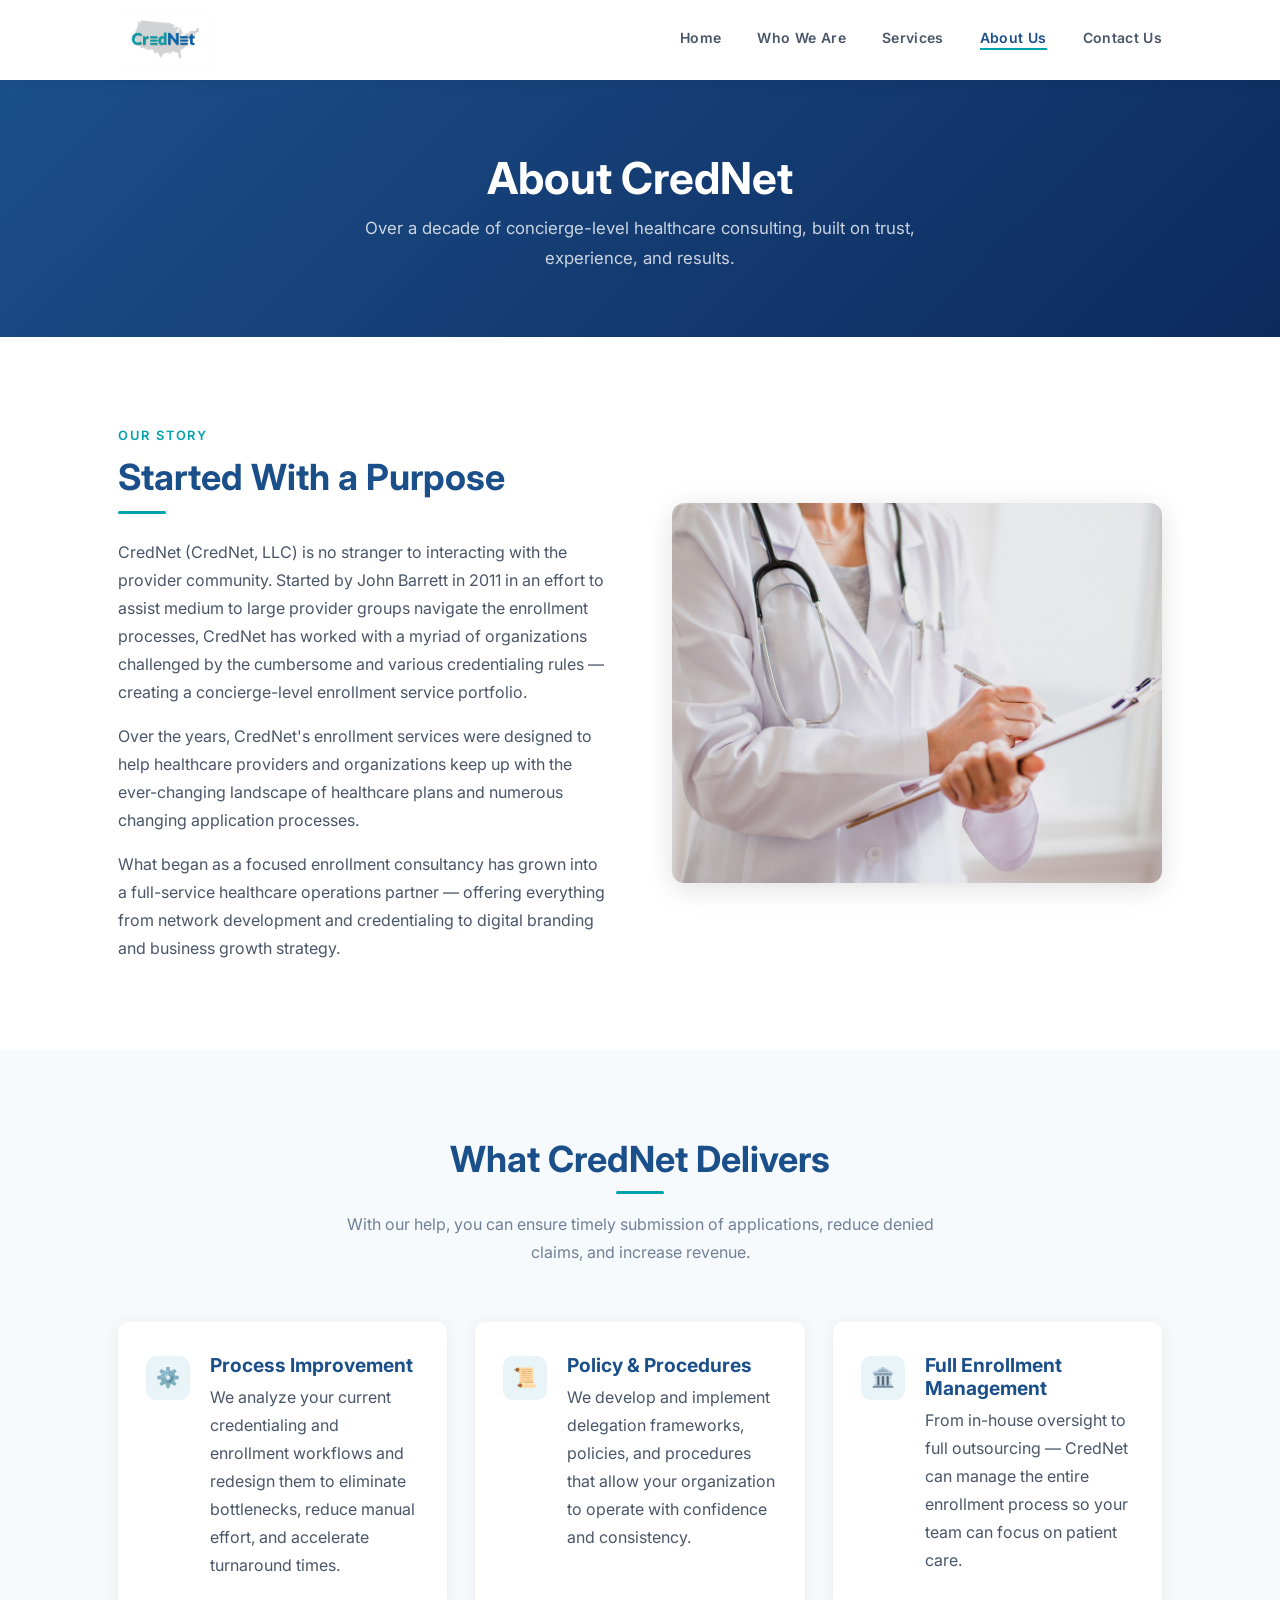
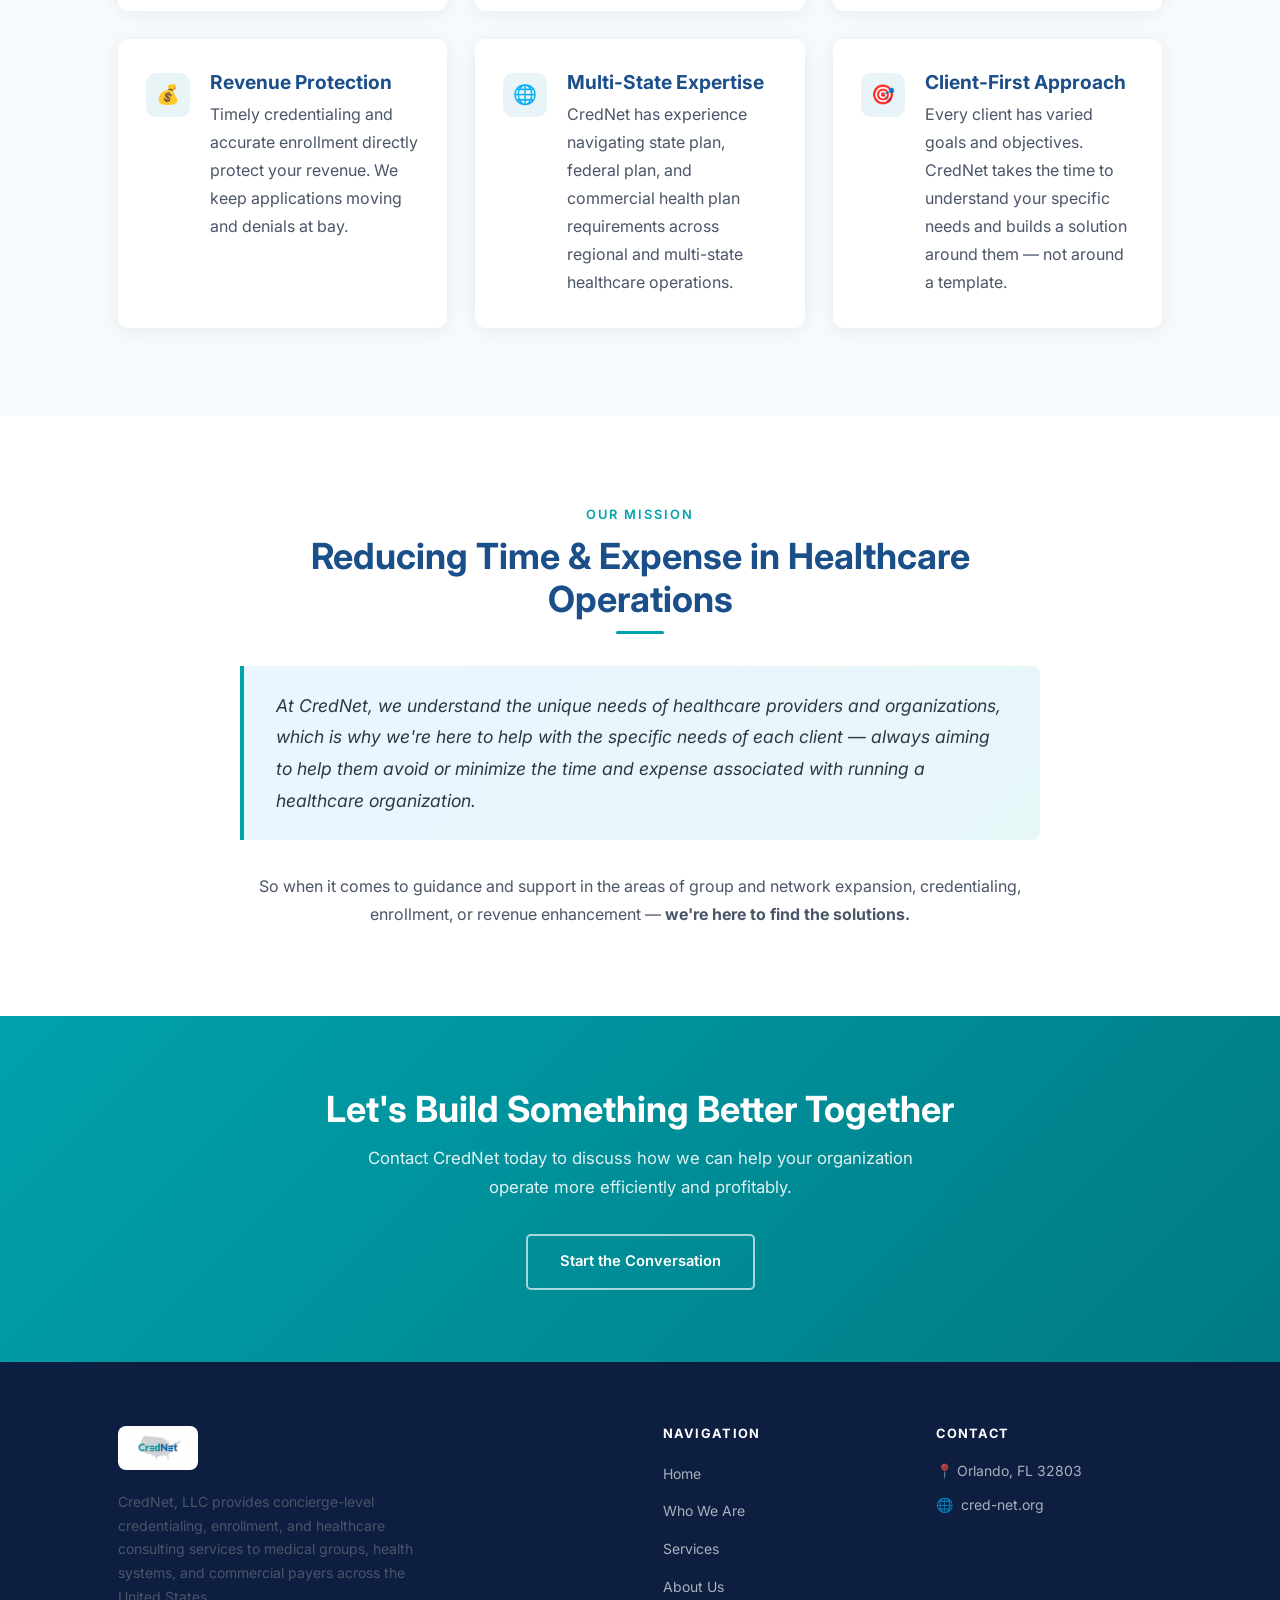
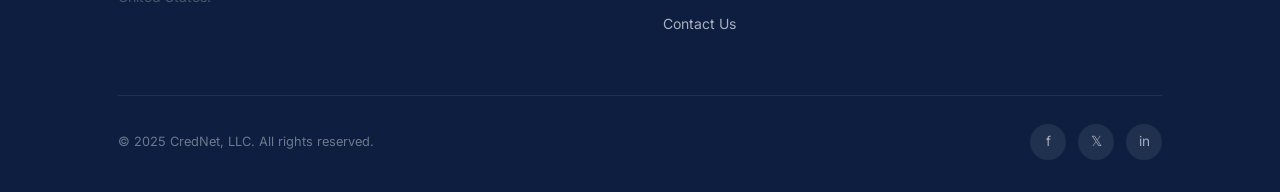
==== commit 86a732a4: "Add files via upload" ====
--- a/about.html
+++ b/about.html
@@ -52,7 +52,7 @@
           <p>What began as a focused enrollment consultancy has grown into a full-service healthcare operations partner — offering everything from network development and credentialing to digital branding and business growth strategy.</p>
         </div>
         <div>
-          <img src="assets/images/Paperwork.jpeg" alt="Healthcare paperwork and enrollment" style="border-radius:12px;box-shadow:0 6px 28px rgba(0,0,0,0.12);width:100%;height:320px;object-fit:cover;" />
+          <img src="assets/images/doctor-10.jpg" alt="Healthcare professional" style="border-radius:12px;box-shadow:0 6px 28px rgba(0,0,0,0.12);width:100%;height:380px;object-fit:cover;object-position:center top;" />
         </div>
       </div>
     </div>
--- a/css/style.css
+++ b/css/style.css
@@ -458,6 +458,53 @@
 }
 .form-group textarea { min-height: 145px; resize: vertical; }
 .form-row { display: grid; grid-template-columns: 1fr 1fr; gap: 1rem; }
+
+/* ── Ironman Band ─────────────────────────────────── */
+.ironman-band {
+  background: linear-gradient(135deg, #0D2A5C 0%, #1B4F8A 60%, #00727A 100%);
+  padding: 4.5rem 0;
+}
+
+.ironman-inner {
+  display: grid;
+  grid-template-columns: 1fr 1fr;
+  gap: 4rem;
+  align-items: center;
+}
+
+.ironman-stats {
+  display: grid;
+  grid-template-columns: 1fr 1fr;
+  gap: 1.25rem;
+}
+
+.ironman-stat {
+  background: rgba(255,255,255,0.08);
+  border: 1px solid rgba(255,255,255,0.15);
+  border-radius: 12px;
+  padding: 1.5rem;
+  text-align: center;
+}
+
+.ironman-stat span {
+  display: block;
+  font-size: 2.25rem;
+  font-weight: 700;
+  color: #00A2AC;
+  line-height: 1;
+  margin-bottom: 0.4rem;
+}
+
+.ironman-stat small {
+  font-size: 0.75rem;
+  color: rgba(255,255,255,0.65);
+  text-transform: uppercase;
+  letter-spacing: 0.06em;
+}
+
+@media (max-width: 768px) {
+  .ironman-inner { grid-template-columns: 1fr; gap: 2.5rem; }
+}
 
 /* ── CTA Band ─────────────────────────────────────── */
 .cta-band {
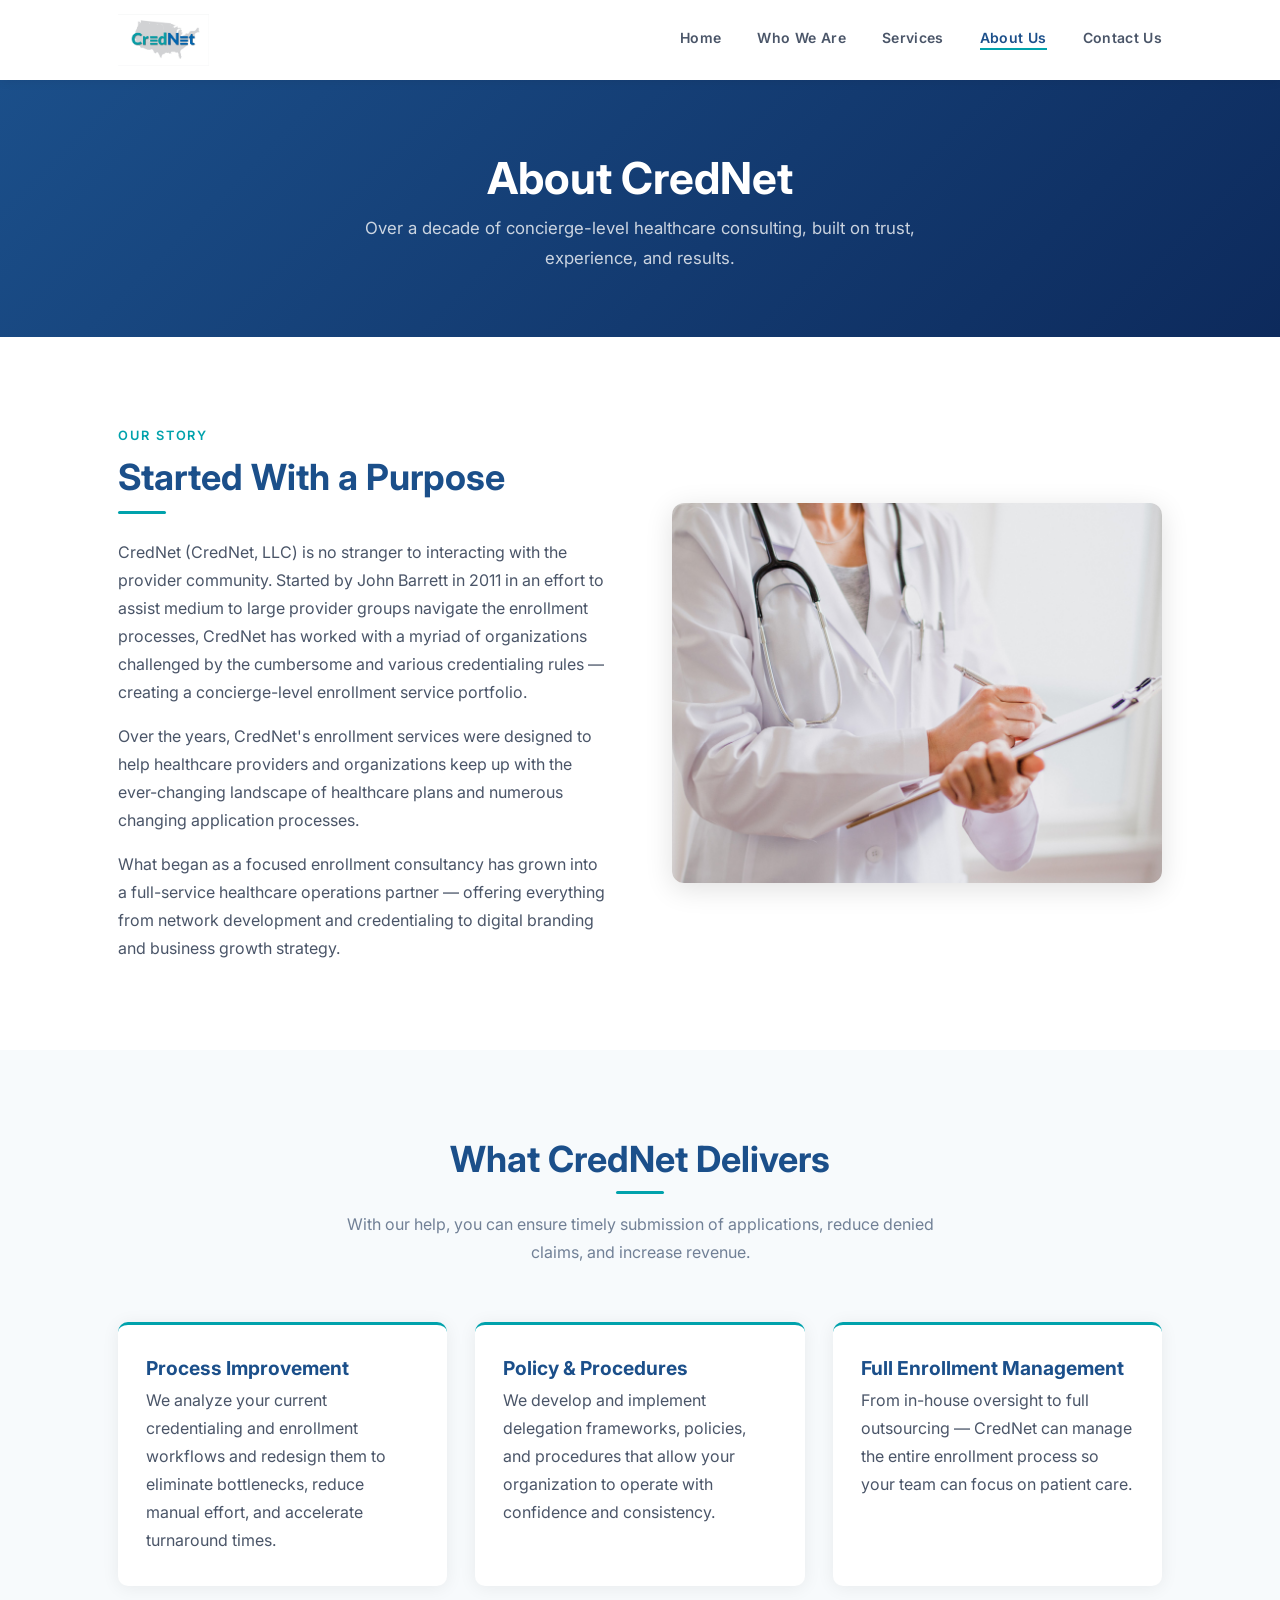
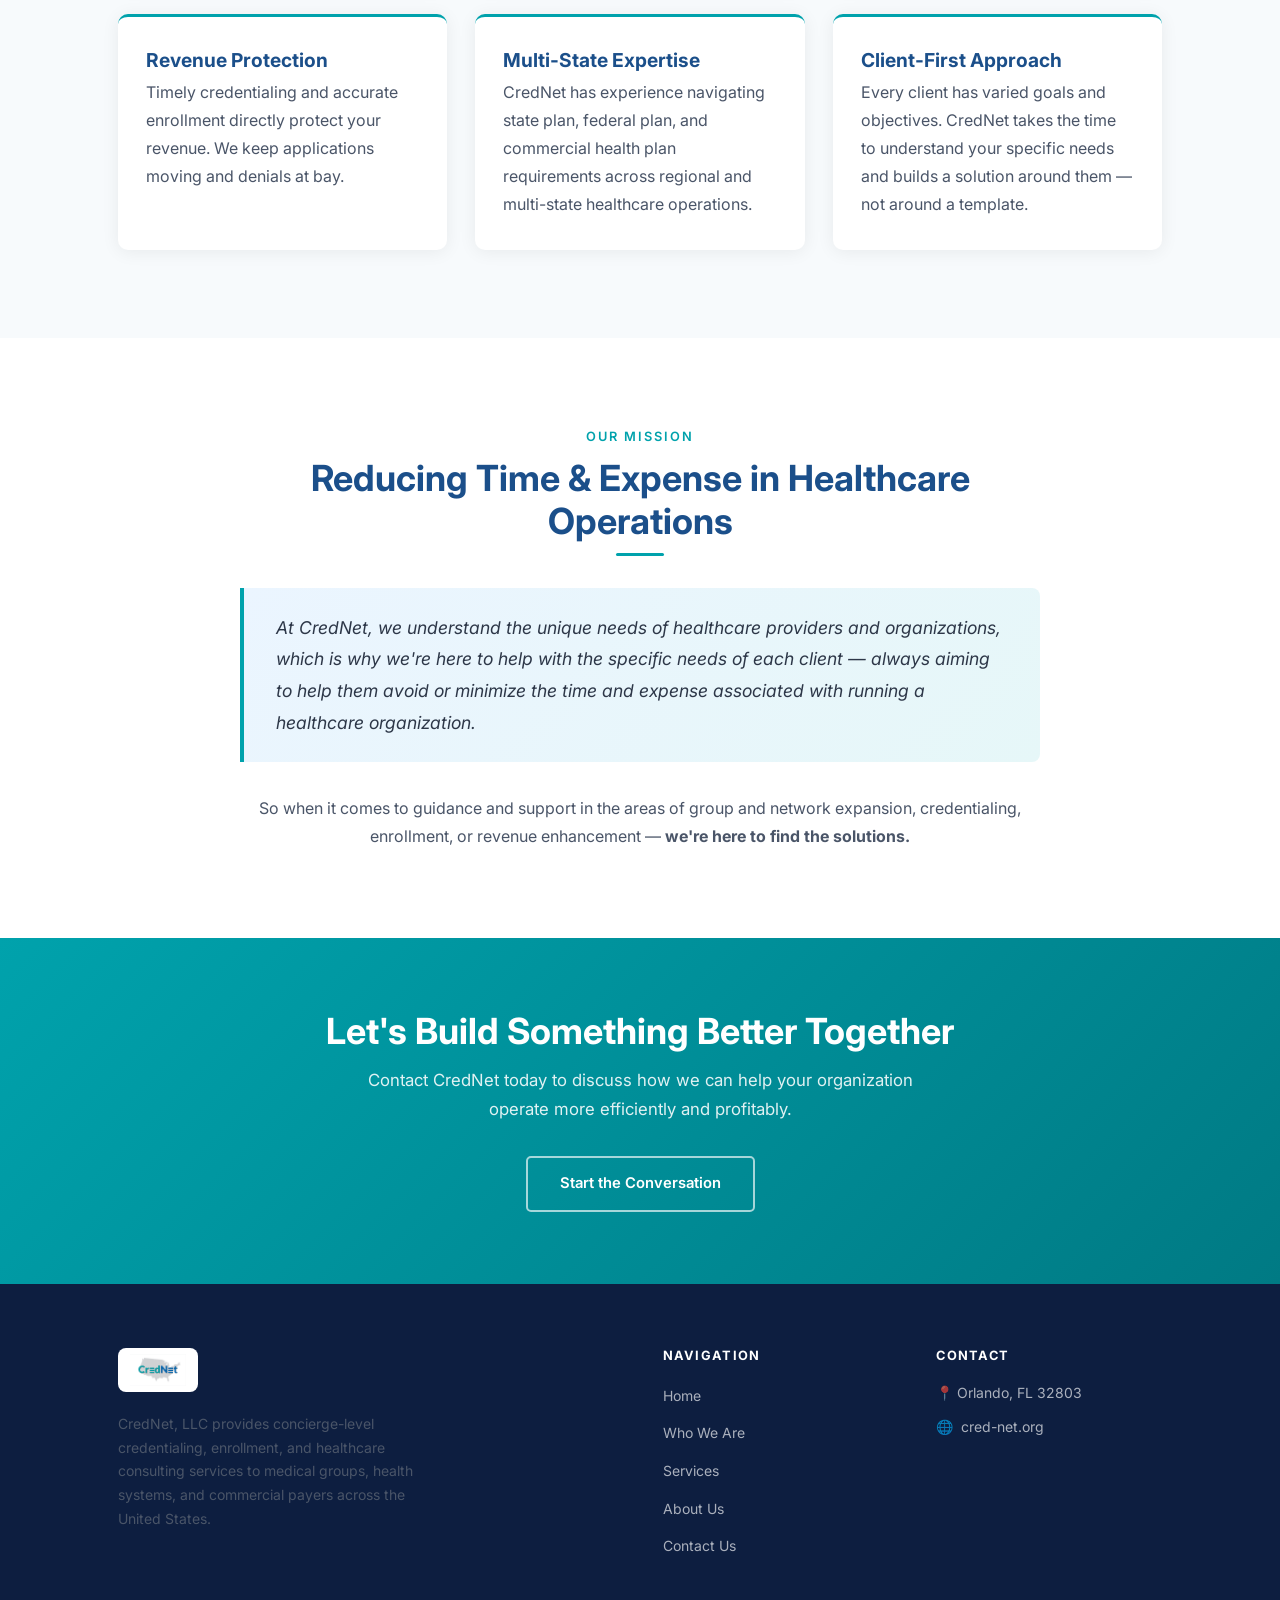
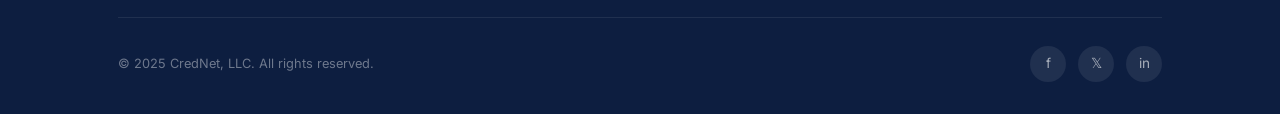
==== commit cb12a740: "Add files via upload" ====
--- a/about.html
+++ b/about.html
@@ -42,7 +42,7 @@
   <!-- ── Our Story ─────────────────────────────────── -->
   <section>
     <div class="container">
-      <div style="display:grid;grid-template-columns:1fr 1fr;gap:4rem;align-items:center;">
+      <div class="story-grid">
         <div>
           <p style="font-size:0.8rem;text-transform:uppercase;letter-spacing:0.15em;color:#00A2AC;font-weight:600;margin-bottom:0.5rem;">Our Story</p>
           <h2>Started With a Purpose</h2>
@@ -67,59 +67,29 @@
         <p>With our help, you can ensure timely submission of applications, reduce denied claims, and increase revenue.</p>
       </div>
       <div class="grid-3">
-        <div class="card">
-          <div class="feature-item" style="margin-bottom:0;">
-            <div class="feature-icon">⚙️</div>
-            <div>
-              <h3 style="margin-bottom:0.4rem;">Process Improvement</h3>
-              <p>We analyze your current credentialing and enrollment workflows and redesign them to eliminate bottlenecks, reduce manual effort, and accelerate turnaround times.</p>
-            </div>
-          </div>
+        <div class="card card-accent">
+          <h3 style="margin-bottom:0.4rem;">Process Improvement</h3>
+          <p>We analyze your current credentialing and enrollment workflows and redesign them to eliminate bottlenecks, reduce manual effort, and accelerate turnaround times.</p>
         </div>
-        <div class="card">
-          <div class="feature-item" style="margin-bottom:0;">
-            <div class="feature-icon">📜</div>
-            <div>
-              <h3 style="margin-bottom:0.4rem;">Policy &amp; Procedures</h3>
-              <p>We develop and implement delegation frameworks, policies, and procedures that allow your organization to operate with confidence and consistency.</p>
-            </div>
-          </div>
+        <div class="card card-accent">
+          <h3 style="margin-bottom:0.4rem;">Policy &amp; Procedures</h3>
+          <p>We develop and implement delegation frameworks, policies, and procedures that allow your organization to operate with confidence and consistency.</p>
         </div>
-        <div class="card">
-          <div class="feature-item" style="margin-bottom:0;">
-            <div class="feature-icon">🏛️</div>
-            <div>
-              <h3 style="margin-bottom:0.4rem;">Full Enrollment Management</h3>
-              <p>From in-house oversight to full outsourcing — CredNet can manage the entire enrollment process so your team can focus on patient care.</p>
-            </div>
-          </div>
+        <div class="card card-accent">
+          <h3 style="margin-bottom:0.4rem;">Full Enrollment Management</h3>
+          <p>From in-house oversight to full outsourcing — CredNet can manage the entire enrollment process so your team can focus on patient care.</p>
         </div>
-        <div class="card">
-          <div class="feature-item" style="margin-bottom:0;">
-            <div class="feature-icon">💰</div>
-            <div>
-              <h3 style="margin-bottom:0.4rem;">Revenue Protection</h3>
-              <p>Timely credentialing and accurate enrollment directly protect your revenue. We keep applications moving and denials at bay.</p>
-            </div>
-          </div>
+        <div class="card card-accent">
+          <h3 style="margin-bottom:0.4rem;">Revenue Protection</h3>
+          <p>Timely credentialing and accurate enrollment directly protect your revenue. We keep applications moving and denials at bay.</p>
         </div>
-        <div class="card">
-          <div class="feature-item" style="margin-bottom:0;">
-            <div class="feature-icon">🌐</div>
-            <div>
-              <h3 style="margin-bottom:0.4rem;">Multi-State Expertise</h3>
-              <p>CredNet has experience navigating state plan, federal plan, and commercial health plan requirements across regional and multi-state healthcare operations.</p>
-            </div>
-          </div>
+        <div class="card card-accent">
+          <h3 style="margin-bottom:0.4rem;">Multi-State Expertise</h3>
+          <p>CredNet has experience navigating state plan, federal plan, and commercial health plan requirements across regional and multi-state healthcare operations.</p>
         </div>
-        <div class="card">
-          <div class="feature-item" style="margin-bottom:0;">
-            <div class="feature-icon">🎯</div>
-            <div>
-              <h3 style="margin-bottom:0.4rem;">Client-First Approach</h3>
-              <p>Every client has varied goals and objectives. CredNet takes the time to understand your specific needs and builds a solution around them — not around a template.</p>
-            </div>
-          </div>
+        <div class="card card-accent">
+          <h3 style="margin-bottom:0.4rem;">Client-First Approach</h3>
+          <p>Every client has varied goals and objectives. CredNet takes the time to understand your specific needs and builds a solution around them — not around a template.</p>
         </div>
       </div>
     </div>
@@ -180,7 +150,7 @@
         <div class="social-links">
           <a href="https://www.facebook.com" aria-label="Facebook">f</a>
           <a href="https://www.twitter.com" aria-label="X / Twitter">𝕏</a>
-          <a href="https://www.instagram.com" aria-label="Instagram">in</a>
+          <a href="https://www.linkedin.com" aria-label="LinkedIn">in</a>
         </div>
       </div>
     </div>
--- a/css/style.css
+++ b/css/style.css
@@ -267,20 +267,6 @@
   display: block;
 }
 
-/* ── Service Icon ─────────────────────────────────── */
-.service-icon {
-  width: 54px;
-  height: 54px;
-  background: #E8F4F8;
-  border-radius: 12px;
-  display: flex;
-  align-items: center;
-  justify-content: center;
-  margin-bottom: 1.25rem;
-  font-size: 1.5rem;
-  flex-shrink: 0;
-}
-
 /* ── Services Page Detail ─────────────────────────── */
 .service-block {
   padding: 3rem 0;
@@ -289,10 +275,7 @@
 .service-block:last-child { border-bottom: none; }
 
 .service-block-inner {
-  display: grid;
-  grid-template-columns: 68px 1fr;
-  gap: 2.25rem;
-  align-items: start;
+  display: block;
 }
 
 .service-block h3 {
@@ -504,6 +487,19 @@
 
 @media (max-width: 768px) {
   .ironman-inner { grid-template-columns: 1fr; gap: 2.5rem; }
+}
+
+/* ── Story Grid (two-col, stacks on mobile) ───────── */
+.story-grid {
+  display: grid;
+  grid-template-columns: 1fr 1fr;
+  gap: 4rem;
+  align-items: center;
+}
+@media (max-width: 768px) {
+  .story-grid { grid-template-columns: 1fr; gap: 2.5rem; }
+  .story-grid .about-photo-wrap,
+  .story-grid img { order: -1; }
 }
 
 /* ── CTA Band ─────────────────────────────────────── */
